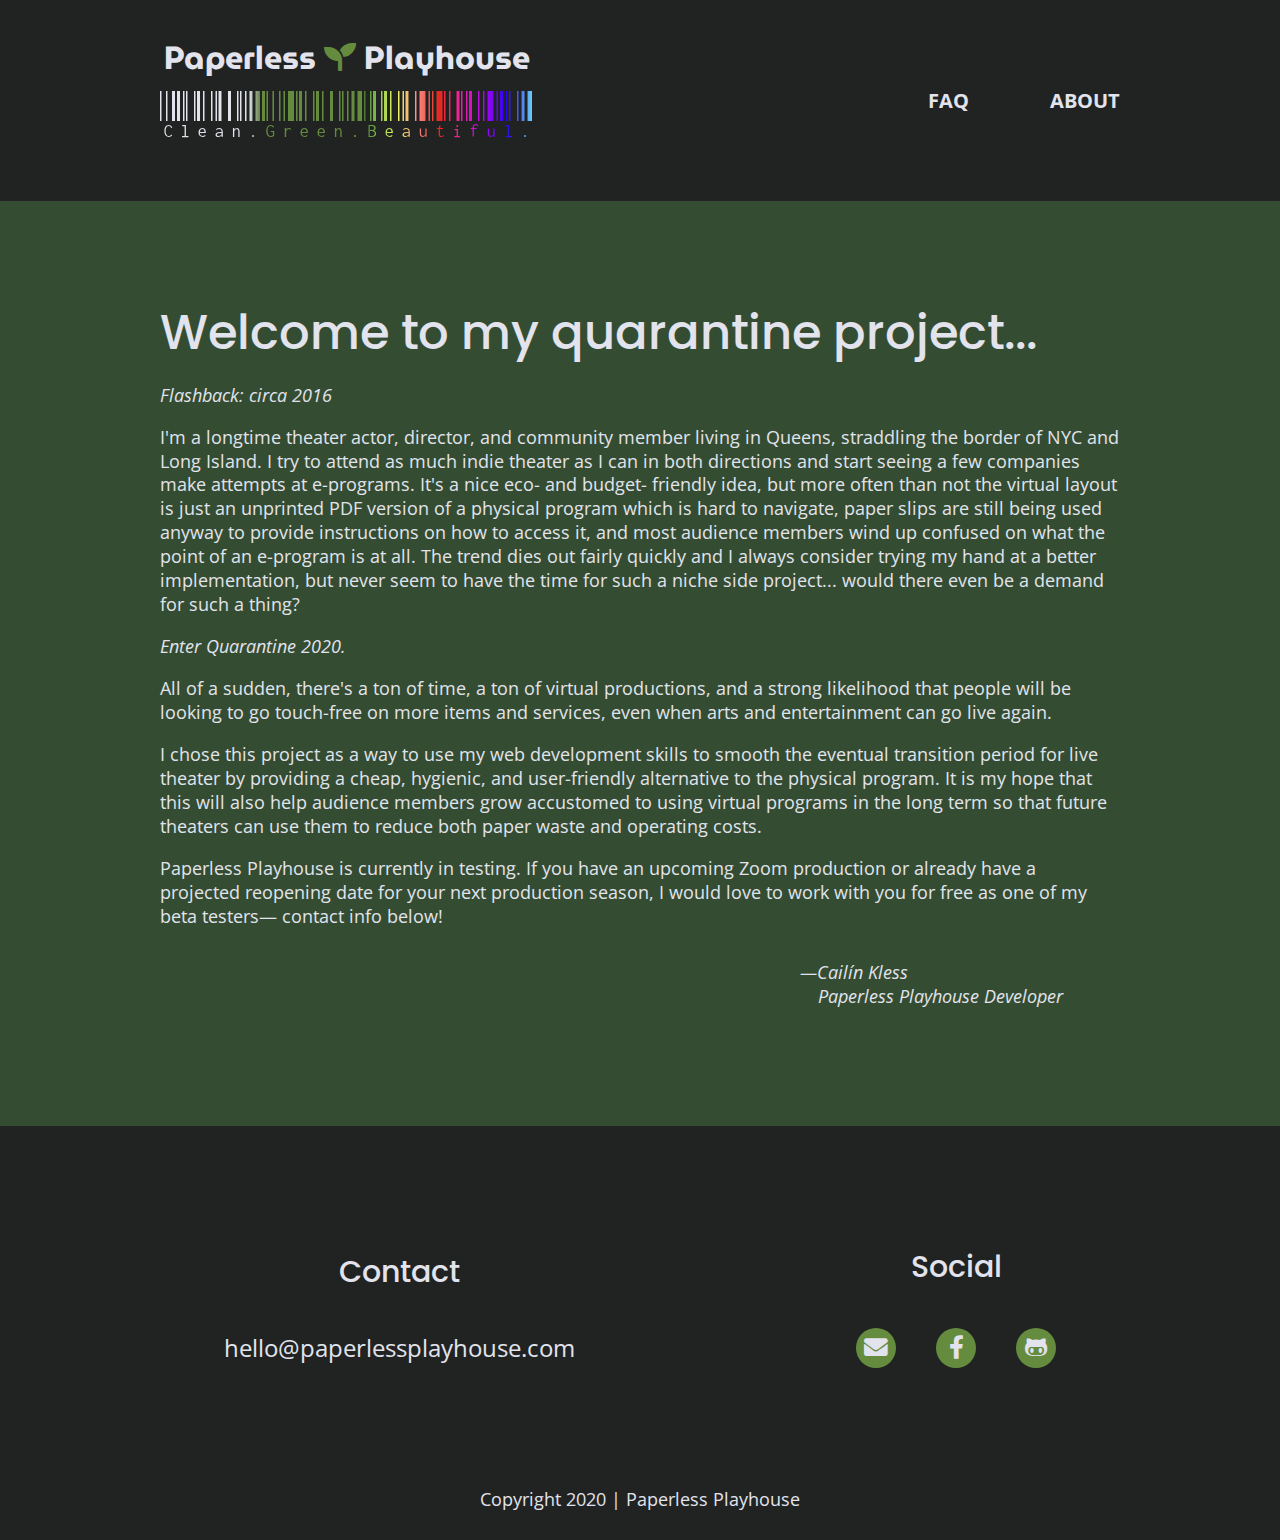
==== about/index.html @ 8c171659 "Initial commit" ====
<!doctype html>
<html class="no-js" lang="">

<head>
  <meta charset="utf-8">
  <meta http-equiv="x-ua-compatible" content="ie=edge">
  <title>About Paperless Playhouse</title>
  <meta name="description" content="">
  <meta name="viewport" content="width=device-width, initial-scale=1, shrink-to-fit=no">

  <meta property="og:title" content="Paperless Playhouse">
  <meta property="og:type" content="Website">
  <meta property="og:url" content="paperlessplayhouse.com">
  <meta property="og:image" content="img/rajphoneevened.png">

  <link rel="manifest" href="../site.webmanifest">
  <link rel="apple-touch-icon" href="../icon.png">
  <link rel='icon' href='../favicon.ico' type='image/x-icon'/ >
  <!-- Place favicon.ico in the root directory -->
  <!--Logo Fonts-->
  <link href="https://fonts.googleapis.com/css2?family=Libre+Barcode+128+Text&family=MuseoModerno:wght@100;200;300;400;500;531;600;700;800;900&display=swap" rel="stylesheet">
  <!-- Google Fonts -->
  <link href="https://fonts.googleapis.com/css?family=Open+Sans:400,700|Poppins:500,700" rel="stylesheet">
  <!-- FontAwesome CDN version 5.5 -->
  <link rel="stylesheet" href="https://use.fontawesome.com/releases/v5.5.0/css/all.css">
  <link rel="stylesheet" href="../css/normalize.css">
  <link rel="stylesheet" href="../css/main.css">
</head>

<body>
  <!--[if lte IE 9]>
    <p class="browserupgrade">You are using an <strong>outdated</strong> browser. Please <a href="https://browsehappy.com/">upgrade your browser</a> to improve your experience and security.</p>
  <![endif]-->

  <!-- Add your site or application content here -->
  <header>
    <div class="content-wrapper">
      <div class="logo-wrapper">
        <a href="../index.html">
        <h1 id="logo-line1">Paperless <i class="fas fa-seedling"></i> Playhouse</h1>
        <h1 id="logo-line2"><span class="green-grad">Clean.</span>Green.<span class="rainbow-grad">Beautiful.</span></h1>
        </a>
      </div>
      <div class="header-divider"></div>
      <nav>
        <ul>
          <li><a href="../faq/index.html" target="_blank">FAQ</a></li>
          <li><a href="index.html">About</a></li>
        </ul>
      </nav>
    </div>
  </header>

  <main>

    <section class="mission">
      <div class="content-wrapper">
        <div class="mission-content">
          <h2>Welcome to my quarantine project...</h2>
          <p><em>Flashback: circa 2016</em></p>
          <p>I'm a longtime theater actor, director, and community member living in Queens, straddling the border of NYC and Long Island. I try to attend as much indie theater as I can in both directions and start seeing a few companies make attempts at e-programs. It's a nice eco- and budget- friendly idea, but more often than not the virtual layout is just an unprinted PDF version of a physical program which is hard to navigate, paper slips are still being used anyway to provide instructions on how to access it, and most audience members wind up confused on what the point of an e-program is at all. The trend dies out fairly quickly and I always consider trying my hand at a better implementation, but never seem to have the time for such a niche side project... would there even be a demand for such a thing?</p>
          <p><em>Enter Quarantine 2020.</em></p>
          <p>All of a sudden, there's a ton of time, a ton of virtual productions, and a strong likelihood that people will be looking to go touch-free on more items and services, even when arts and entertainment can go live again.</p>
          <p>I chose this project as a way to use my web development skills to smooth the eventual transition period for live theater by providing a cheap, hygienic, and user-friendly alternative to the physical program. It is my hope that this will also help audience members grow accustomed to using virtual programs in the long term so that future theaters can use them to reduce both paper waste and operating costs.</p>
          <p>Paperless Playhouse is currently in testing. If you have an upcoming Zoom production or already have a projected reopening date for your next production season, I would love to work with you for free as one of my beta testers&mdash; contact info below!</p>
          <div id="sign-off">
            <p><em>&mdash;Cail&iacute;n Kless<br><span>Paperless Playhouse Developer<span></em></p>
          </div>
        </div>
      </div> <!-- mission content wrapper ends -->
    </section>

  </main> <!-- main wrapper -->

  <footer>
    <div class="content-wrapper">
      <div class="footer-content">
        <address class="contact">
          <h4>Contact</h4>
          <p><email>
            <a href="mailto:hello@paperlessplayhouse.com">hello@paperlessplayhouse.com</a>
          </email></p>
        </address>
        <div class="social">
          <h4>Social</h4>
          <div class="social-icons">
            <a href="mailto:hello@paperlessplayhouse.com" target="_blank"><p>
              <i class="fas fa-envelope"></i>
            </p></a>
            <a href="https://www.facebook.com/Paperless-Playhouse-103790128084582" target="_blank"><p>
              <i class="fab fa-facebook-f"></i>
            </p></a>
            <a href="https://github.com/cailinkless" target="_blank"><p>
              <i class="fab fa-github-alt"></i>
            </p></a>
          </div>
        </div>
      </div> <!-- footer content ends -->
    </div>
    <!--footer content-wrapper ends-->
    <div class="copyright">
      <p class="web-copyright">Copyright 2020 | Paperless Playhouse</p>
    </div>
  </footer>

  <script src="../js/vendor/modernizr-3.6.0.min.js"></script>
  <script src="https://code.jquery.com/jquery-3.3.1.min.js" integrity="sha256-FgpCb/KJQlLNfOu91ta32o/NMZxltwRo8QtmkMRdAu8="
    crossorigin="anonymous"></script>
  <script>
    window.jQuery || document.write('<script src="../js/vendor/jquery-3.3.1.min.js"><\/script>')

  </script>
  <script src="../js/plugins.js"></script>
  <script src="../js/main.js"></script>

  <!-- Google Analytics: change UA-XXXXX-Y to be your site's ID. -->
  <script>
    window.ga = function () {
      ga.q.push(arguments)
    };
    ga.q = [];
    ga.l = +new Date;
    ga('create', 'UA-XXXXX-Y', 'auto');
    ga('send', 'pageview')

  </script>
  <script src="https://www.google-analytics.com/analytics.js" async defer></script>
</body>

</html>
---- css/main.css ----
/*! HTML5 Boilerplate v6.1.0 | MIT License | https://html5boilerplate.com/ */

/*
 * What follows is the result of much research on cross-browser styling.
 * Credit left inline and big thanks to Nicolas Gallagher, Jonathan Neal,
 * Kroc Camen, and the H5BP dev community and team.
 */

/* ==========================================================================
   Base styles: opinionated defaults
   ========================================================================== */

html {
  color: #222;
  font-size: 1em;
  line-height: 1.4;
}

/*
 * Remove text-shadow in selection highlight:
 * https://twitter.com/miketaylr/status/12228805301
 *
 * Vendor-prefixed and regular ::selection selectors cannot be combined:
 * https://stackoverflow.com/a/16982510/7133471
 *
 * Customize the background color to match your design.
 */

::-moz-selection {
  background: #b3d4fc;
  text-shadow: none;
}

::selection {
  background: #b3d4fc;
  text-shadow: none;
}

/*
 * A better looking default horizontal rule
 */

hr {
  display: block;
  height: 1px;
  border: 0;
  border-top: 1px solid #ccc;
  margin: 1em 0;
  padding: 0;
}

/*
 * Remove the gap between audio, canvas, iframes,
 * images, videos and the bottom of their containers:
 * https://github.com/h5bp/html5-boilerplate/issues/440
 */

audio,
canvas,
iframe,
img,
svg,
video {
  vertical-align: middle;
}

/*
 * Remove default fieldset styles.
 */

fieldset {
  border: 0;
  margin: 0;
  padding: 0;
}

/*
 * Allow only vertical resizing of textareas.
 */

textarea {
  resize: vertical;
}

/* ==========================================================================
   Browser Upgrade Prompt
   ========================================================================== */

.browserupgrade {
  margin: 0.2em 0;
  background: #ccc;
  color: #000;
  padding: 0.2em 0;
}

/* ==========================================================================
   Author's custom styles
   ========================================================================== */

/* General Styles */

html {
	font-size: 16px;
}

body {
  font-size: 1em;
  font-family: 'Open Sans', sans-serif;
  color: #e2e3ed;
  text-align: left;
}

ul,
ol {
  list-style-type: none;
  margin: 0;
  padding: 0;
}

a {
  color: #e2e3ed;
  text-decoration: none;
}

#logo-wrapper {
  max-width: 80%;
}

#logo-line1 {
  font-family: 'MuseoModerno', cursive;
  text-align: center;
  padding-bottom: 0;
  margin-bottom: 0;
  /** color: #527158; **/
}

#logo-line2 {
  font-family: 'Libre Barcode 128 Text', cursive;
  text-align: center;
  font-weight: normal;
  font-size: 2em;
  padding-top: 0;
  margin-top: 0;
  color: #658C3E;
  /** color: #527158; **/
}

#logo-line1 i {
    color: #658C3E;
}

.rainbow-grad {
  /* Permalink - use to edit and share this gradient: https://colorzilla.com/gradient-editor/#50732d+0,6bad45+5,eafc64+19,f98c84+31,e5291b+44,f4229d+56,aa04f7+71,2404f4+84,6fdef2+100 */
background: #6bad45 /* Old browsers */
background: -moz-linear-gradient(left,  #6bad45 0%, #eafc64 19%, #f98c84 31%, #e5291b 44%, #f4229d 56%, #aa04f7 71%, #2404f4 84%, #6fdef2 100%); /* FF3.6-15 */
background: -webkit-linear-gradient(left,  #50732d 0%,#6bad45 5%,#eafc64 19%,#f98c84 31%,#e5291b 44%,#f4229d 56%,#aa04f7 71%,#2404f4 84%,#6fdef2 100%); /* Chrome10-25,Safari5.1-6 */
background: linear-gradient(to right,  #50732d 0%,#6bad45 5%,#eafc64 19%,#f98c84 31%,#e5291b 44%,#f4229d 56%,#aa04f7 71%,#2404f4 84%,#6fdef2 100%); /* W3C, IE10+, FF16+, Chrome26+, Opera12+, Safari7+ */
filter: progid:DXImageTransform.Microsoft.gradient( startColorstr='#50732d', endColorstr='#6fdef2',GradientType=1 ); /* IE6-9 */
-webkit-background-clip: text;
-webkit-text-fill-color: transparent;
}

.green-grad {
  /* Permalink - use to edit and share this gradient: https://colorzilla.com/gradient-editor/#e2e3ed+0,e2e3ed+87,50732d+100 */
background: #e2e3ed; /* Old browsers */
background: -moz-linear-gradient(left,  #e2e3ed 0%, #e2e3ed 87%, #50732d 100%); /* FF3.6-15 */
background: -webkit-linear-gradient(left,  #e2e3ed 0%,#e2e3ed 87%,#50732d 100%); /* Chrome10-25,Safari5.1-6 */
background: linear-gradient(to right,  #e2e3ed 0%,#e2e3ed 87%,#50732d 100%); /* W3C, IE10+, FF16+, Chrome26+, Opera12+, Safari7+ */
filter: progid:DXImageTransform.Microsoft.gradient( startColorstr='#e2e3ed', endColorstr='#50732d',GradientType=1 ); /* IE6-9 */
-webkit-background-clip: text;
-webkit-text-fill-color: transparent;
}

/* Logo Fix for certain mobile widths */

@media only screen and (min-width:400px) {
  #logo-line2 {
    font-size: 3.15em;
  }
}
/* End Logo Fix */

h2 {
  font-family: 'Poppins', sans-serif;
  font-weight: 500;
  font-size: 1.875em;
  margin: 0;
}

h3,
h4 {
  font-family: 'Poppins', sans-serif;
  font-weight: 500;
  font-size: 1.125em;
  margin: 20px 0;
}

p {
  font-size: .875em;
  line-height: 1.285;
}

img {
 width: 100%;
}

figure {
 margin: 0;
}

address {
 font-style: normal;
}

.content-wrapper {
  width: 90%;
  margin: 50px 0;
}

/* -------------------- Base Header - Footer Styles -------------------- */

header,
footer {
  background-color: #202322;
  display: flex;
  justify-content: center;
  align-items: center;
  flex-flow: row wrap;
}

header {
  padding: 15px 0;
}

header .content-wrapper {
  margin: 0;
  display: flex;
  justify-content: center;
  align-items: center;
  flex-flow: row wrap;
}

.header-divider {
  background: #3a3a3a;
  height: 1px;
  width: 100%;
  margin: 10px 0 20px 0;
}

header nav {
  width: 60%;
  font-size: 1.125em;
  font-weight: 700;
  text-transform: uppercase;
  display: flex;
  justify-content: space-around;
  align-items: center;
  flex-flow: row wrap;
}

header nav ul {
  width: 100%;
  display: flex;
  justify-content: space-around;
}

header nav ul li {
  font-size: 1.125em;
}

header nav a:hover {
  opacity: 50%;
  text-decoration: underline;
}

footer {
  text-align: center;
  flex-direction: column;
}

footer p {
  margin: 0;
}

.web-copyright {
  padding-bottom: 0.5em;
}

footer .content-wrapper {
  width: 55%;
  margin: 50px 0;
}

footer .contact {
  margin-bottom: 50px;
}

footer .contact p {
  font-size: 1em;
}

footer .social-icons {
  display: flex;
  justify-content: space-around;
  align-items: center;
}

footer .social-icons p {
  background-color: #658C3E;
  border-radius: 50%;
  width: 40px;
  height: 40px;
  display: flex;
  justify-content: center;
  align-items: center;
}

footer .social-icons p i {
  font-size: 1.3125em;
}

footer .copyright {
  margin: 20px 0;
  max-width: 90%;
}

footer a:hover {
  opacity: 50%;
}

footer email:hover {
  text-decoration: underline;
}

.credit a:hover {
  text-decoration: underline;
}

/* -------------------- Mobile Styles - Homepage -------------------- */

/* Hero Area */

.hero-area {
  background: url(../img/rajphone-darkened.png);
  background-size: cover;
  background-position: center;
  min-height: 500px;
  display: flex;
  justify-content: center;
  flex-flow: row wrap;
  padding-top: 0;
}

.hero-area h1 {
  font-size: 1.75em;
  font-family: 'Poppins', Helvetica, Arial, sans-serif;
  font-weight: 500;
  margin-top: 0;
  padding-top: 0;
}

/* Aside */

aside {
  background-color: #344D32;
  display: flex;
  justify-content: center;
  align-items: center;
  flex-flow: row wrap;
}

aside .form {
  margin-top: 30px;
}

input[type=button]:hover {
  background-color: #000000;
  color: #344D32;
}

input[type=button] {
  width: 100%;
  padding: 20px 0;
  margin-top: 20px;
  background-color: #202322;
  font-family: 'Poppins', Helvetica, Arial, sans-serif;
  font-weight: 500;
  font-size: 1.125em;
  color: #e2e3ed;
  border: none;
  text-align: center;
  text-transform: uppercase;
}

/* Features */

.features {
  background: url('../img/darkgreener.jpg');
  background-size: cover;
  background-position: center;
  display: flex;
  justify-content: center;
  flex-flow: row wrap;
}

.features h2 {
  margin-bottom: 60px;
}

.features article {
  width: 63%;
  margin: 30px 0;
}

.features .features-items {
  display: flex;
  justify-content: center;
  align-items: center;
  flex-flow: row wrap;
}

.features i {
  font-size: 3.75em;
  margin-bottom: 40px;
}

.features p {
  text-align: center;
  margin: 0;
}

/* Reviews */

.reviews {
  background-color: #344D32;
  display: flex;
  justify-content: center;
  flex-flow: row wrap;
}

.reviews h2 {
  margin-bottom: 40px;
  line-height: 1;
}

.reviews h3 {
  width: 55%;
  margin: 20px 0;
}

/* ==========================================================================
   About Page
   ========================================================================== */

.mission {
  background-color: #344D32;
  display: flex;
  justify-content: center;
  align-items: center;
  flex-flow: row wrap;
}

#sign-off {
  margin-top: 2em;
  margin-left: 3.5em;
}

#sign-off span {
  padding-left: 1em;
}

/* ==========================================================================
   FAQ Page
   ========================================================================== */

.faq {
  background-color: #344D32;
  display: flex;
  justify-content: center;
  align-items: center;
  flex-flow: row wrap;
}

.faq .content-wrapper {
  margin: 50px 0 0 0;
  display: flex;
  justify-content: center;
  align-items: center;
  flex-flow: row wrap;
}

.faq h2 {
  margin-bottom: 40px;
  line-height: 1;
}

.faq-content {
  margin-bottom: 50px;
}

.faq-content h4 {
  line-height: 2em;
  font-family: 'Poppins', Helvetica, Arial, sans-serif;
  font-weight: 500;
}

/* ====== SAMPLE PAGE =======*/

/* Style the button that is used to open and close the collapsible content */
.collapsible {
  background-color: #85878b;
  color: #f2f0e3;
  cursor: pointer;
  padding: 18px;
  width: 100%;
  border-top: solid 10px #202322;
  border-bottom: none;
  border-left: none;
  border-right: none;
  text-align: center;
  outline: none;
  font-size: 20px;
  font-family: 'Merriweather', serif;
}

/* Add a background color to the button if it is clicked on (add the .active class with JS), and when you move the mouse over it (hover) */
.active, .collapsible:hover {
  background-color: #202322;
}

/* Style the collapsible content. Note: hidden by default */
.content {
  border-top: solid 10px #202322;
  padding: 0 18px;
  display: none;
  overflow: hidden;
  background-color: #85878b;
}

/* ==========================================================================
   Helper classes
   ========================================================================== */

/*
 * Hide visually and from screen readers
 */

.hidden {
  display: none !important;
}

/*
 * Hide only visually, but have it available for screen readers:
 * https://snook.ca/archives/html_and_css/hiding-content-for-accessibility
 *
 * 1. For long content, line feeds are not interpreted as spaces and small width
 *    causes content to wrap 1 word per line:
 *    https://medium.com/@jessebeach/beware-smushed-off-screen-accessible-text-5952a4c2cbfe
 */

.visuallyhidden {
  border: 0;
  clip: rect(0 0 0 0);
  height: 1px;
  margin: -1px;
  overflow: hidden;
  padding: 0;
  position: absolute;
  width: 1px;
  white-space: nowrap;
  /* 1 */
}

/*
 * Extends the .visuallyhidden class to allow the element
 * to be focusable when navigated to via the keyboard:
 * https://www.drupal.org/node/897638
 */

.visuallyhidden.focusable:active,
.visuallyhidden.focusable:focus {
  clip: auto;
  height: auto;
  margin: 0;
  overflow: visible;
  position: static;
  width: auto;
  white-space: inherit;
}

/*
 * Hide visually and from screen readers, but maintain layout
 */

.invisible {
  visibility: hidden;
}

/*
 * Clearfix: contain floats
 *
 * For modern browsers
 * 1. The space content is one way to avoid an Opera bug when the
 *    `contenteditable` attribute is included anywhere else in the document.
 *    Otherwise it causes space to appear at the top and bottom of elements
 *    that receive the `clearfix` class.
 * 2. The use of `table` rather than `block` is only necessary if using
 *    `:before` to contain the top-margins of child elements.
 */

.clearfix:before,
.clearfix:after {
  content: " ";
  /* 1 */
  display: table;
  /* 2 */
}

.clearfix:after {
  clear: both;
}

/* ==========================================================================
   EXAMPLE Media Queries for Responsive Design.
   These examples override the primary ('mobile first') styles.
   Modify as content requires.
   ========================================================================== */


@media only screen and (min-width:768px) {
  /*Tablet styles here*/

  /* General styles */
  .content-wrapper {
    max-width: 640px;
    margin: 100px 0;
  }

  h2 {
    font-size: 2.25em;
    line-height: 1.333;
  }

  h3 {
      font-size: 1.5em;
      line-height: 1.25;
  }

  /* Header */
  header {
    justify-content: space-around;
    padding: 33px 0;
  }

  header .content-wrapper {
    width: 100%;
    justify-content: space-between;
  }

  header nav {
    width: 20%;
  }

  header nav ul {
    justify-content: space-between;
  }

  .header-divider {
    display: none;
  }
  /* Hero Area */

  .hero-area {
    min-height: 600px;
  }

  .hero-area h1 {
    font-size: 3em;
    line-height: 1;
    margin: 0;
}

.hero-area .content-wrapper {
  margin-top: 50px;
  max-width: 900px;
}

  /* Aside */
  aside .content-wrapper {
    margin: 50px 0;
    display: flex;
    justify-content: space-between;
    flex-flow: row wrap;
  }

  aside .content-wrapper .form-description,
  aside .content-wrapper .form {
    width: 40%;
    margin: 0;
  }

  /* Features */

  .features h2 {
    margin-bottom: 20px;
  }

  .features article {
    display: flex;
    justify-content: center;
    align-items: center;
    flex-flow: column wrap;
    flex-basis: 50%;
  }

  .features .features-item-description {
    width: 62%;
  }

  .features i {
    margin-bottom: 30px;
  }

  /* Reviews */
  .reviews article {
    display: flex;
    justify-content: space-between;
  }

  .reviews h2 {
    width: 85%;
  }

  .reviews article figure,
  .reviews article div {
    width: 49%;
  }

  .reviews h3 {
    width: 75%;
    margin: 0;
  }
  /* Footer */
  footer .content-wrapper {
    width: 65%;
    margin: 100px 0;
  }

  footer .footer-content {
    display: flex;
    justify-content: space-between;
    align-items: center;
    flex-direction: row;
  }

  footer .contact {
    margin-bottom: 0;
  }

  footer .contact p {
    font-size: 1.1em;
  }

  footer h4 {
    font-size: 1.5em;
    margin-bottom: 40px;
  }

  footer p {
      line-height: 1.285;
  }

  footer .social-icons {
    width: 12.5em;
    justify-content: space-between;
  }

  footer .copyright {
    width: 100%;
  }

  /* ==========================================================================
   About Page
   ========================================================================== */

   #sign-off {
     margin-left: 20em;
   }

  /* ==========================================================================
   FAQ Page
   ========================================================================== */

  .faq .content-wrapper {
    justify-content: space-between;
    align-items: flex-start;
  }

  .faq-content {
    flex-basis: 45%;
  }

  .faq h2 {
    width: 100%;
  }

  .faq-content#big-question {
    flex-basis: 100%;
    width: 100%;
  }

  .faq h4 {
    font-size: 1.25em;
    line-height: 1.25em;
  }

  .faq p {
      font-size: .875em;
      line-height: 1.25em;
  }
}

@media only screen and (min-width:1200px) {
  /*Desktop styles here*/

  header {
    padding: 15px 0;
  }

  .content-wrapper {
    max-width: 960px;
  }

  h2 {
    font-size: 2.25em;
  }

  h3,
  h4 {
      font-size: 1.875em;
  }

  p {
      font-size: 1.125em;
      line-height: 1.333;
  }

  /* Hero */
  .hero-area h1 {
    font-size: 3.75em;
  }

  .hero-area .content-wrapper {
    max-width: none;
  }

  /* Aside */
  aside .content-wrapper {
    justify-content: space-around;
  }

  aside .content-wrapper .form-description,
  aside .content-wrapper .form {
    width: 30%;
  }

  .form-description p {
    font-size: 1.125em;
  }

  /* Features */

  .features h2 {
    width: 90%;
  }

  .features article {
    flex-basis: 33%;
  }

  /* Reviews */

  .reviews h2 {
    padding-bottom: 50px;
  }

  .reviews article div {
    width: 42%;
  }

  footer h4 {
    font-size: 1.875em;
  }

  footer .contact p {
    font-size: 1.5em;
  }

  /* ==========================================================================
  About Page
  ========================================================================== */
  #sign-off {
    margin-left: 40em;
  }

  .mission h2,
  .contact-section .content-wrapper h2 {
      width: 95%;
      font-size: 3em;
  }

  /* ==========================================================================
  FAQ Page
  ========================================================================== */
  .faq h2 {
    width: 100%;
    font-size: 3em;
  }

  .faq h4 {
    font-size: 1.5em;
    line-height: 1.5em;
  }

  .faq p {
      font-size: 1.125em;
      line-height: 1.125em;
  }
}

/* ==========================================================================
   Print styles.
   Inlined to avoid the additional HTTP request:
   https://www.phpied.com/delay-loading-your-print-css/
   ========================================================================== */

@media print {
  *,
  *:before,
  *:after {
    background: transparent !important;
    color: #000 !important;
    /* Black prints faster */
    -webkit-box-shadow: none !important;
    box-shadow: none !important;
    text-shadow: none !important;
  }
  a,
  a:visited {
    text-decoration: underline;
  }
  a[href]:after {
    content: " (" attr(href) ")";
  }
  abbr[title]:after {
    content: " (" attr(title) ")";
  }
  /*
     * Don't show links that are fragment identifiers,
     * or use the `javascript:` pseudo protocol
     */
  a[href^="#"]:after,
  a[href^="javascript:"]:after {
    content: "";
  }
  pre {
    white-space: pre-wrap !important;
  }
  pre,
  blockquote {
    border: 1px solid #999;
    page-break-inside: avoid;
  }
  /*
     * Printing Tables:
     * http://css-discuss.incutio.com/wiki/Printing_Tables
     */
  thead {
    display: table-header-group;
  }
  tr,
  img {
    page-break-inside: avoid;
  }
  p,
  h2,
  h3 {
    orphans: 3;
    widows: 3;
  }
  h2,
  h3 {
    page-break-after: avoid;
  }
}
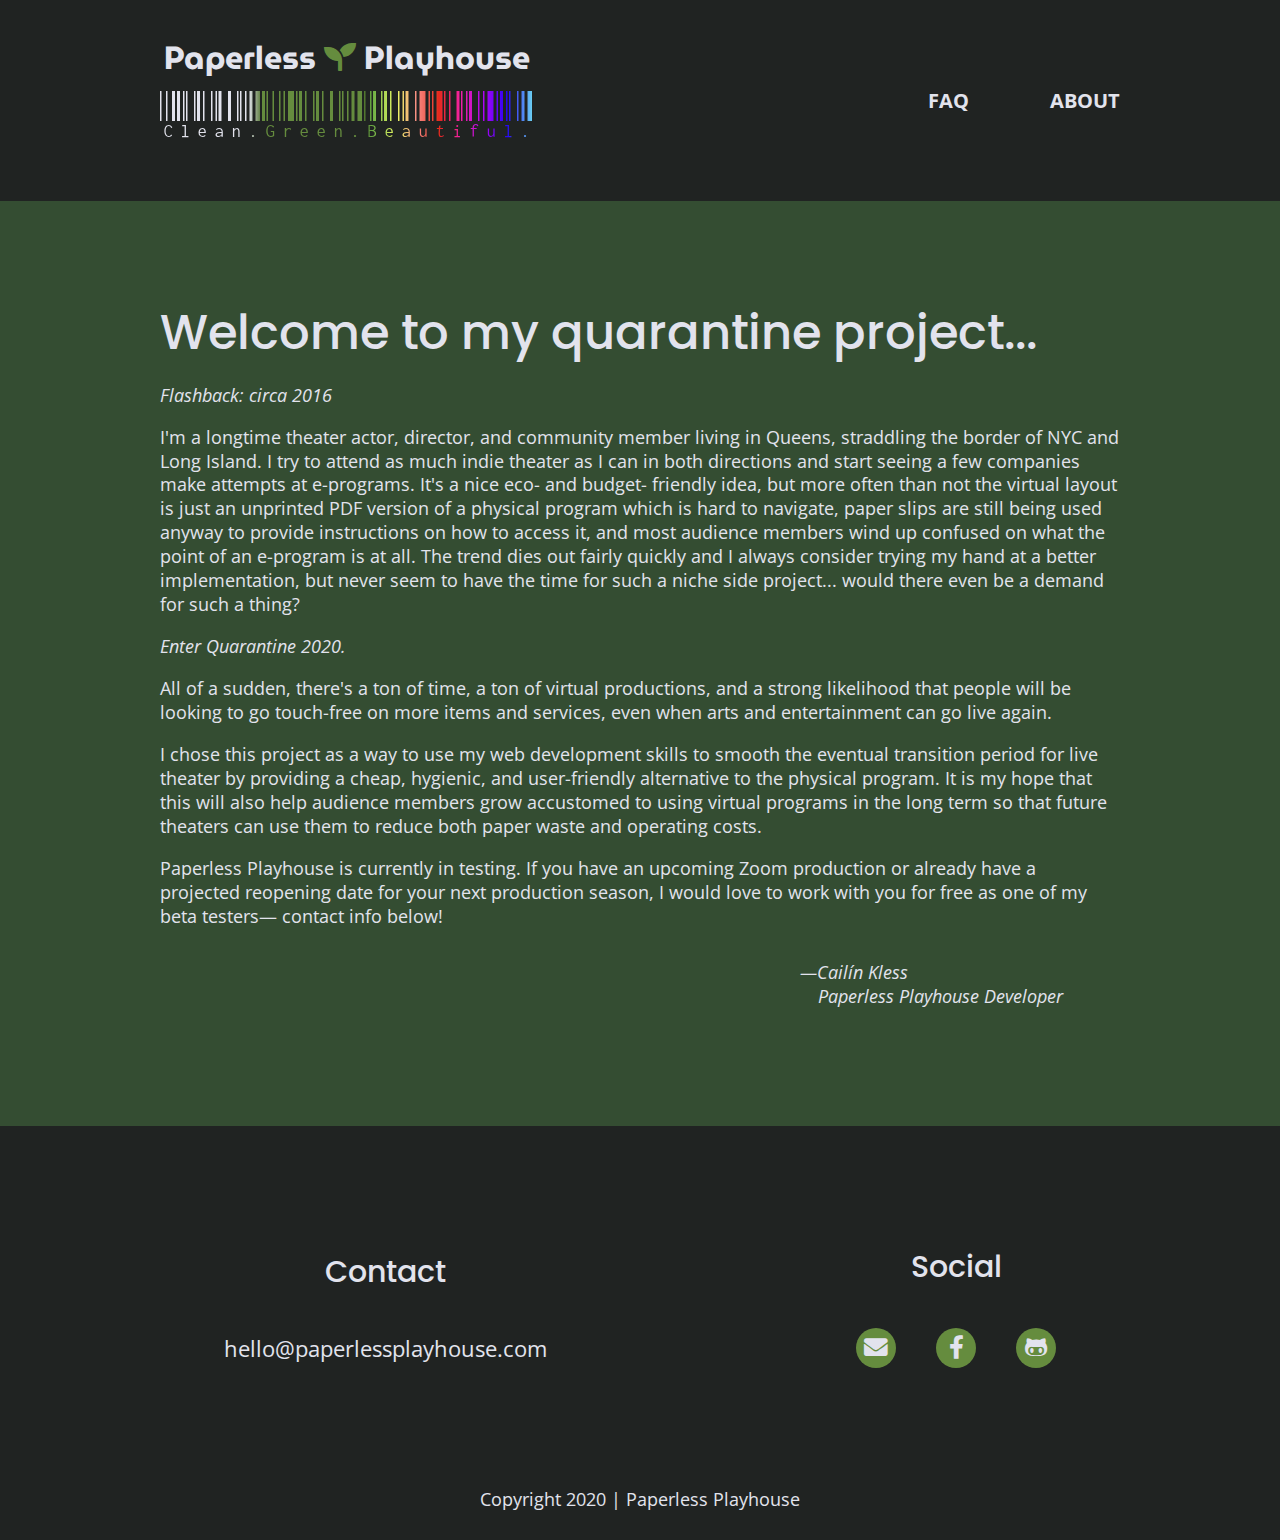
==== commit 9cfcbe7b: "Added new faces new voices film festival page" ====
--- a/about/index.html
+++ b/about/index.html
@@ -9,6 +9,7 @@
   <meta name="viewport" content="width=device-width, initial-scale=1, shrink-to-fit=no">
 
   <meta property="og:title" content="Paperless Playhouse">
+  <meta property="og:description" content="Contact-free, waste-free virtual programs.">
   <meta property="og:type" content="Website">
   <meta property="og:url" content="paperlessplayhouse.com">
   <meta property="og:image" content="img/rajphoneevened.png">
--- a/css/main.css
+++ b/css/main.css
@@ -313,6 +313,10 @@
   display: flex;
   justify-content: center;
   align-items: center;
+}
+
+footer email a {
+  font-size: 0.9em;
 }
 
 footer .social-icons p i {
@@ -444,7 +448,7 @@
 }
 
 .reviews h3 {
-  width: 55%;
+  width: 80%;
   margin: 20px 0;
 }
 
@@ -537,6 +541,122 @@
   background-color: #85878b;
 }
 
+.bio {
+  display: flex;
+  flex-direction: row;
+  align-items: flex-start;
+  justify-content: space-around;
+  padding-top: 25px;
+}
+
+.bio figure {
+  width: 40%;
+  border: solid 2px black;
+}
+
+.bio-text {
+  width: 50%;
+}
+
+.bio a {
+  color: aqua;
+}
+
+.bio a:hover {
+  color: #e2e3ed;
+}
+
+/* ====== NFNV PAGE =======*/
+
+#nfnv-page h3,
+#nfnv-page h4,
+#nfnv-page p {
+  color: #000000;
+}
+
+#nfnv-page .collapsible {
+  color: #BF4E63;
+  background-color: #000000;
+}
+
+#nfnv-page .content {
+  background-color: #ffffff;
+}
+
+#nfnv-page .content a,
+#nfnv-page .content p a,
+#nfnv-page .content .info a,
+#nfnv-page .content .info p a {
+  color: blue;
+}
+
+#nfnv-page .content a:hover,
+#nfnv-page .content a:active,
+#nfnv-page .content a:visited {
+  text-decoration: underline;
+}
+
+#nfnv-page .content a:visited {
+  color: #000000;
+}
+
+#nfnv-page footer p,
+#nfnv-page footer h4 {
+  color: #ffffff;
+}
+
+#company-contact {
+  text-align: center;
+  width: 95%;
+}
+
+.info,
+.film {
+  width: 100%;
+  display: flex;
+  flex-flow: row wrap;
+  align-items: center;
+  justify-content: center;
+  padding-top: 25px;
+  padding-bottom: 10px;
+}
+
+.info h3,
+.film h3 {
+  width: 90%;
+}
+
+.film figure {
+  width: 90%;
+  max-width: 500px;
+  border: solid 2px black;
+}
+
+.film p {
+  max-width: 500px;
+}
+
+.info p,
+.film p {
+  width: 90%;
+}
+
+.film a:hover {
+  color: #e2e3ed;
+}
+
+.sponsor-logo {
+  width: 75%;
+  max-width: 250px;
+  margin-bottom: 25px;
+}
+
+.sponsor-logo-big {
+  width: 55%;
+  max-width: 150px;
+  margin: 25px;
+}
+
 /* ==========================================================================
    Helper classes
    ========================================================================== */
@@ -737,7 +857,6 @@
   }
 
   .reviews h3 {
-    width: 75%;
     margin: 0;
   }
   /* Footer */
@@ -818,6 +937,17 @@
       font-size: .875em;
       line-height: 1.25em;
   }
+
+/* NFNV Page */
+
+#nfnv-page header .content-wrapper {
+  justify-content: center;
+}
+
+#nfnv-page .social {
+  width: 100%;
+}
+
 }
 
 @media only screen and (min-width:1200px) {
